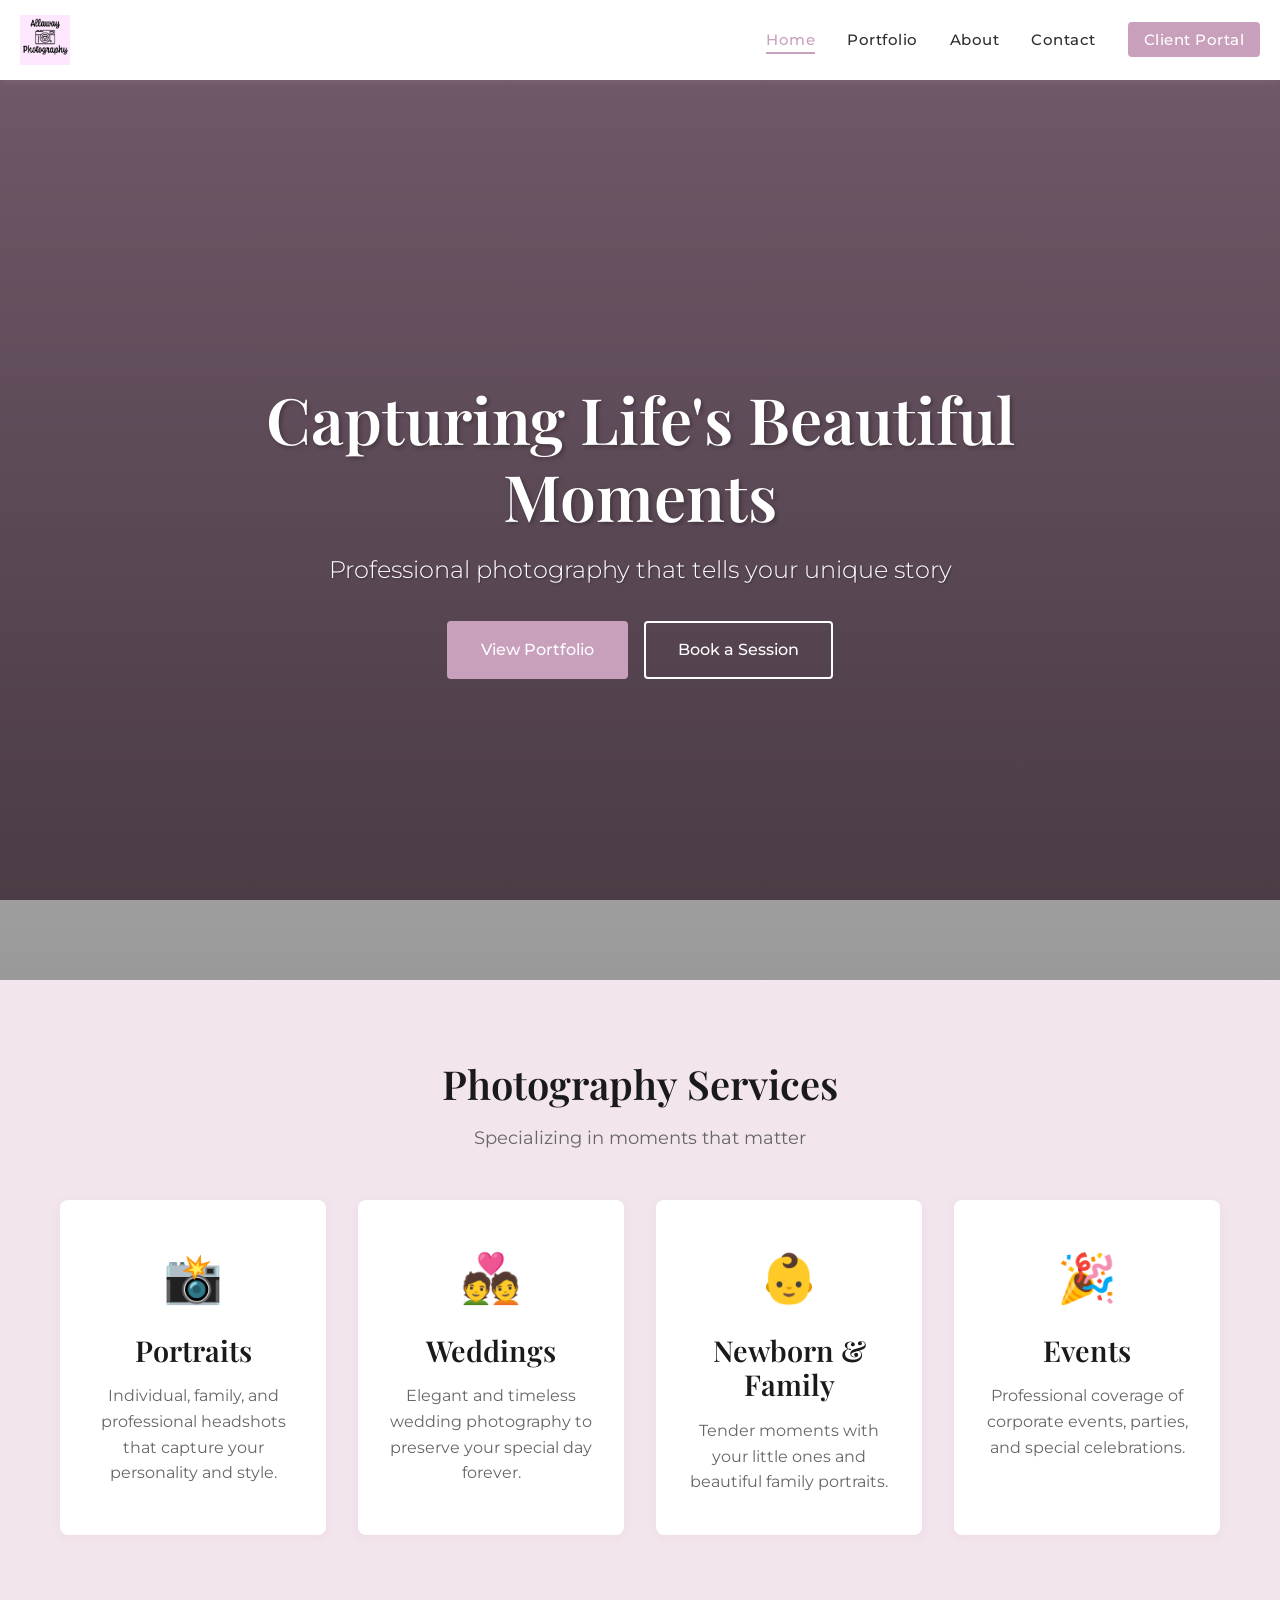
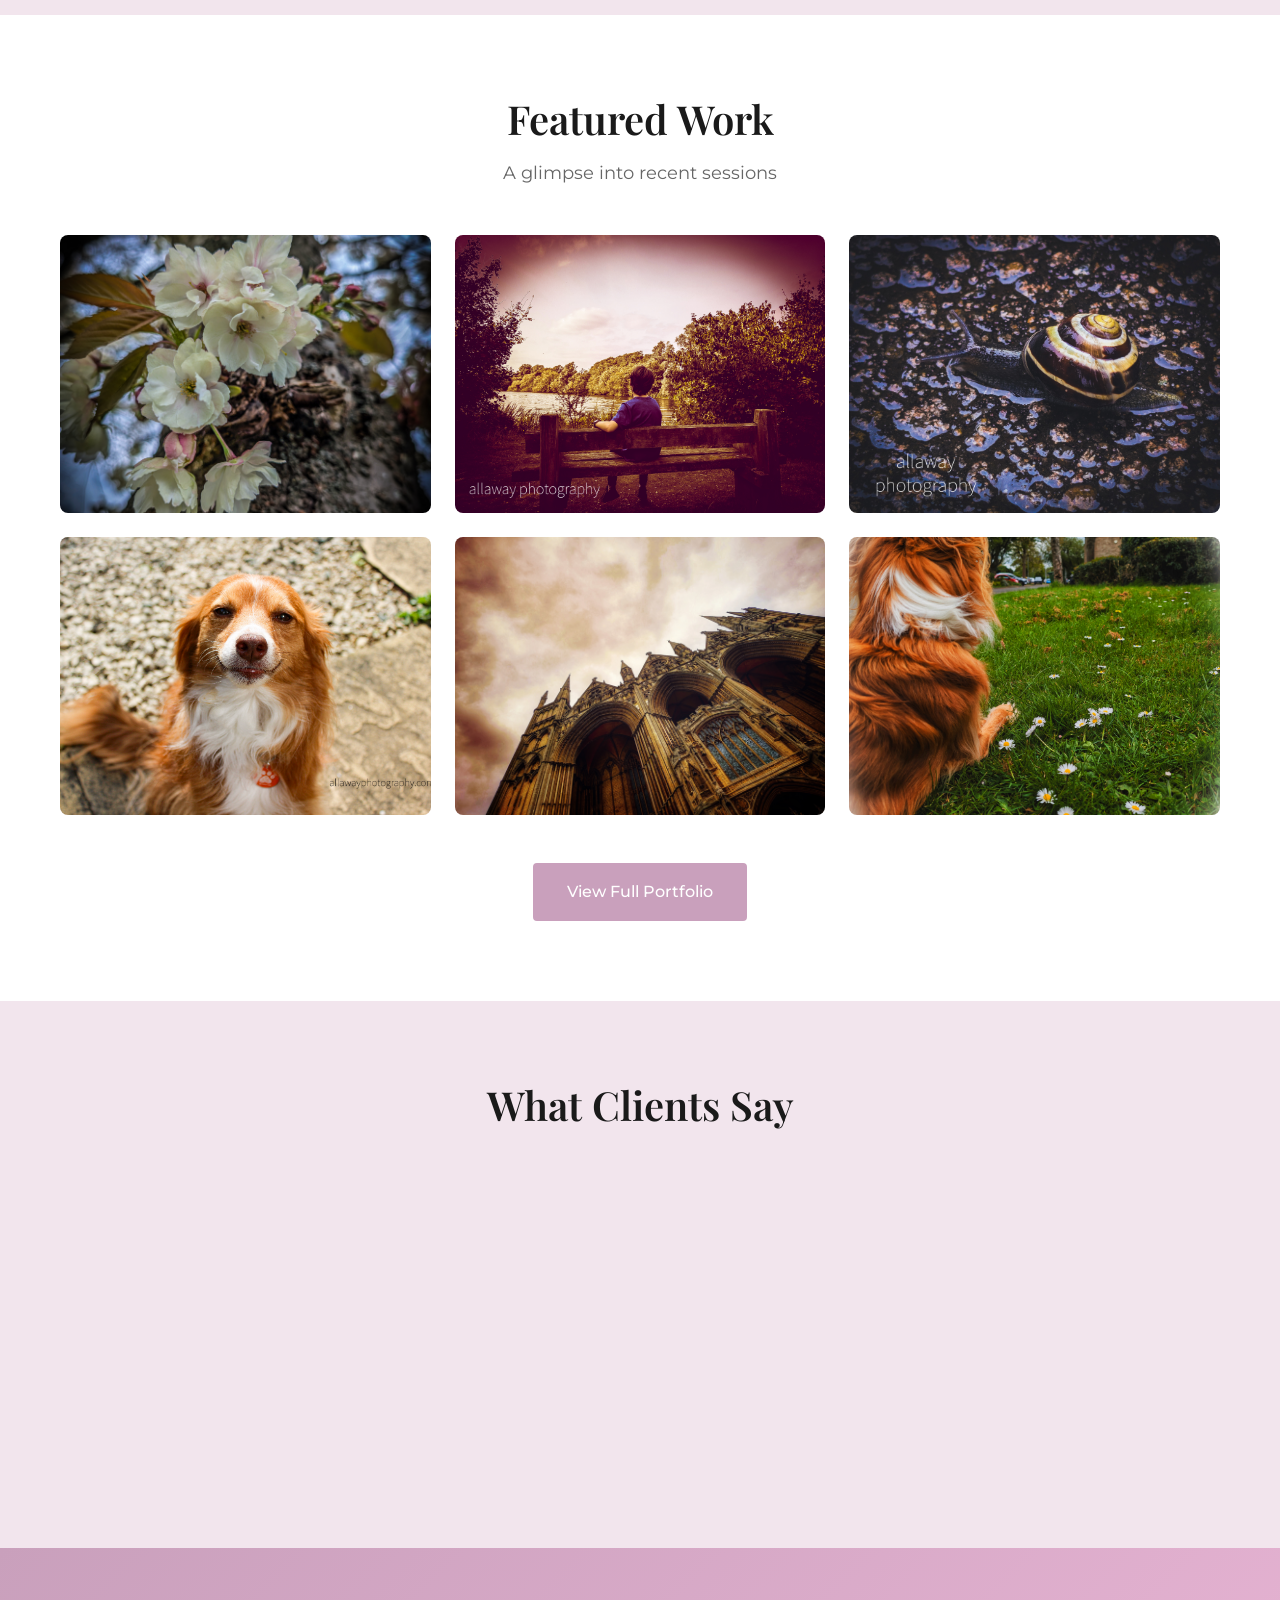
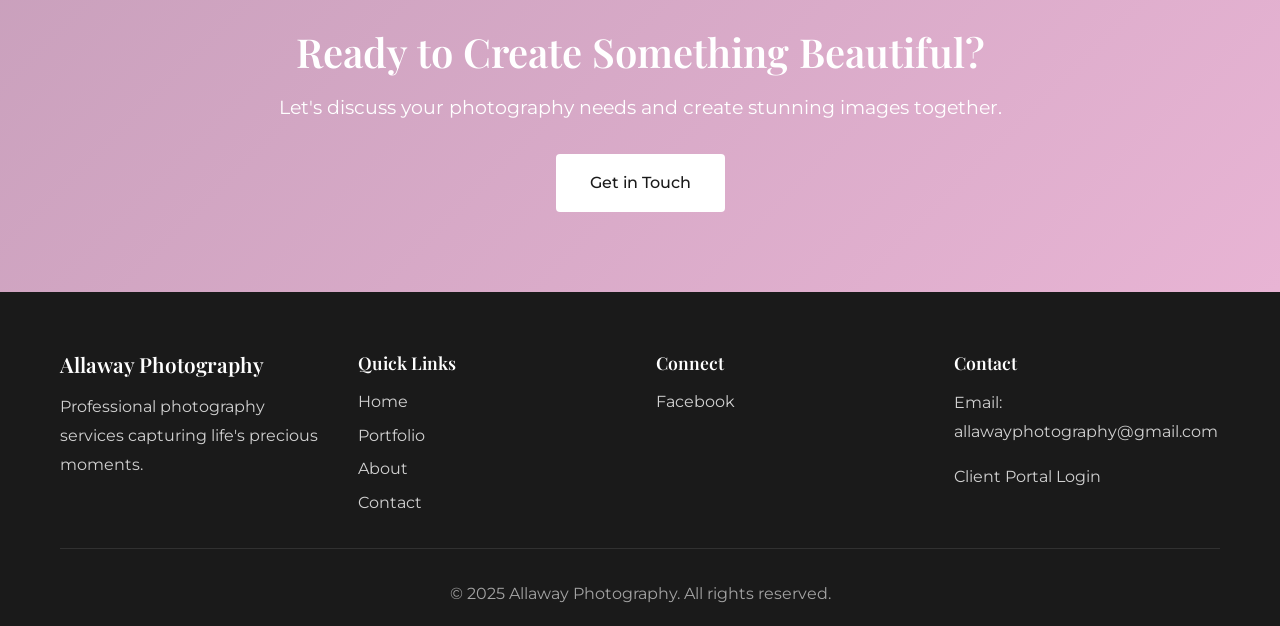
==== index.html @ 9384becd "Initial Allaway Photography website with branding" ====
<!DOCTYPE html>
<html lang="en">
<head>
    <meta charset="UTF-8">
    <meta name="viewport" content="width=device-width, initial-scale=1.0">
    <title>Allaway Photography | Professional Photography Services</title>
    <meta name="description" content="Allaway Photography - Capturing life's precious moments with artistry and passion. Professional photography services.">
    <link rel="icon" type="image/png" href="images/logo.png">
    <link rel="stylesheet" href="css/styles.css">
    <link rel="preconnect" href="https://fonts.googleapis.com">
    <link rel="preconnect" href="https://fonts.gstatic.com" crossorigin>
    <link href="https://fonts.googleapis.com/css2?family=Playfair+Display:wght@400;600;700&family=Montserrat:wght@300;400;500;600&display=swap" rel="stylesheet">
</head>
<body>
    <!-- Navigation -->
    <nav class="navbar" id="navbar">
        <div class="nav-container">
            <a href="index.html" class="logo">
                <img src="images/logo.png" alt="Allaway Photography">
            </a>
            <button class="nav-toggle" id="navToggle" aria-label="Toggle navigation">
                <span></span>
                <span></span>
                <span></span>
            </button>
            <ul class="nav-menu" id="navMenu">
                <li><a href="index.html" class="active">Home</a></li>
                <li><a href="portfolio.html">Portfolio</a></li>
                <li><a href="about.html">About</a></li>
                <li><a href="contact.html">Contact</a></li>
                <li><a href="client-portal.html" class="client-link">Client Portal</a></li>
            </ul>
        </div>
    </nav>

    <!-- Hero Section -->
    <section class="hero">
        <div class="hero-content">
            <h1 class="hero-title">Capturing Life's Beautiful Moments</h1>
            <p class="hero-subtitle">Professional photography that tells your unique story</p>
            <div class="hero-buttons">
                <a href="portfolio.html" class="btn btn-primary">View Portfolio</a>
                <a href="contact.html" class="btn btn-secondary">Book a Session</a>
            </div>
        </div>
        <div class="hero-overlay"></div>
    </section>

    <!-- Services Section -->
    <section class="services">
        <div class="container">
            <h2 class="section-title">Photography Services</h2>
            <p class="section-subtitle">Specializing in moments that matter</p>
            <div class="services-grid">
                <div class="service-card">
                    <div class="service-icon">📸</div>
                    <h3>Portraits</h3>
                    <p>Individual, family, and professional headshots that capture your personality and style.</p>
                </div>
                <div class="service-card">
                    <div class="service-icon">💑</div>
                    <h3>Weddings</h3>
                    <p>Elegant and timeless wedding photography to preserve your special day forever.</p>
                </div>
                <div class="service-card">
                    <div class="service-icon">👶</div>
                    <h3>Newborn & Family</h3>
                    <p>Tender moments with your little ones and beautiful family portraits.</p>
                </div>
                <div class="service-card">
                    <div class="service-icon">🎉</div>
                    <h3>Events</h3>
                    <p>Professional coverage of corporate events, parties, and special celebrations.</p>
                </div>
            </div>
        </div>
    </section>

    <!-- Featured Work Section -->
    <section class="featured-work">
        <div class="container">
            <h2 class="section-title">Featured Work</h2>
            <p class="section-subtitle">A glimpse into recent sessions</p>
            <div class="gallery-grid">
                <div class="gallery-item">
                    <img src="images/PSX_20250417_114033.JPEG" alt="Professional photography session" loading="lazy">
                    <div class="gallery-overlay">
                        <h3>Portrait Session</h3>
                        <p>Recent Work</p>
                    </div>
                </div>
                <div class="gallery-item">
                    <img src="images/PSX_20250417_120359.JPEG" alt="Photography session" loading="lazy">
                    <div class="gallery-overlay">
                        <h3>Creative Session</h3>
                        <p>Recent Work</p>
                    </div>
                </div>
                <div class="gallery-item">
                    <img src="images/PSX_20250417_120841.JPEG" alt="Professional photography" loading="lazy">
                    <div class="gallery-overlay">
                        <h3>Portrait Work</h3>
                        <p>Recent Work</p>
                    </div>
                </div>
                <div class="gallery-item">
                    <img src="images/PSX_20250422_152846.JPEG" alt="Photography session" loading="lazy">
                    <div class="gallery-overlay">
                        <h3>Creative Portrait</h3>
                        <p>Recent Work</p>
                    </div>
                </div>
                <div class="gallery-item">
                    <img src="images/PXL_20240601_113334440-EDIT.JPEG" alt="Professional photography work" loading="lazy">
                    <div class="gallery-overlay">
                        <h3>Portrait Session</h3>
                        <p>Recent Work</p>
                    </div>
                </div>
                <div class="gallery-item">
                    <img src="images/PXL_20250414_134754444.RAW-01.COVER.JPEG" alt="Photography work" loading="lazy">
                    <div class="gallery-overlay">
                        <h3>Recent Session</h3>
                        <p>Recent Work</p>
                    </div>
                </div>
            </div>
            <div class="cta-center">
                <a href="portfolio.html" class="btn btn-primary">View Full Portfolio</a>
            </div>
        </div>
    </section>

    <!-- Testimonials Section -->
    <section class="testimonials">
        <div class="container">
            <h2 class="section-title">What Clients Say</h2>
            <div class="testimonials-grid">
                <div class="testimonial-card">
                    <div class="testimonial-stars">★★★★★</div>
                    <p class="testimonial-text">"Absolutely stunning photos! Captured our wedding day perfectly. Professional, creative, and a joy to work with."</p>
                    <p class="testimonial-author">- Sarah M.</p>
                </div>
                <div class="testimonial-card">
                    <div class="testimonial-stars">★★★★★</div>
                    <p class="testimonial-text">"The family portraits are beautiful. Made everyone feel comfortable and the results exceeded our expectations."</p>
                    <p class="testimonial-author">- David & Lisa J.</p>
                </div>
                <div class="testimonial-card">
                    <div class="testimonial-stars">★★★★★</div>
                    <p class="testimonial-text">"Professional headshots that really stand out. Highly recommend for anyone needing quality photography!"</p>
                    <p class="testimonial-author">- Michael R.</p>
                </div>
            </div>
        </div>
    </section>

    <!-- CTA Section -->
    <section class="cta-section">
        <div class="container">
            <h2>Ready to Create Something Beautiful?</h2>
            <p>Let's discuss your photography needs and create stunning images together.</p>
            <a href="contact.html" class="btn btn-light">Get in Touch</a>
        </div>
    </section>

    <!-- Footer -->
    <footer class="footer">
        <div class="container">
            <div class="footer-content">
                <div class="footer-section">
                    <h3>Allaway Photography</h3>
                    <p>Professional photography services capturing life's precious moments.</p>
                </div>
                <div class="footer-section">
                    <h4>Quick Links</h4>
                    <ul>
                        <li><a href="index.html">Home</a></li>
                        <li><a href="portfolio.html">Portfolio</a></li>
                        <li><a href="about.html">About</a></li>
                        <li><a href="contact.html">Contact</a></li>
                    </ul>
                </div>
                <div class="footer-section">
                    <h4>Connect</h4>
                    <div class="social-links">
                        <a href="https://www.facebook.com/profile.php?id=61576560236932" target="_blank" aria-label="Facebook">Facebook</a>
                    </div>
                </div>
                <div class="footer-section">
                    <h4>Contact</h4>
                    <p>Email: <a href="mailto:allawayphotography@gmail.com">allawayphotography@gmail.com</a></p>
                    <p><a href="client-portal.html">Client Portal Login</a></p>
                </div>
            </div>
            <div class="footer-bottom">
                <p>&copy; 2025 Allaway Photography. All rights reserved.</p>
            </div>
        </div>
    </footer>

    <script src="js/main.js"></script>
</body>
</html>
---- css/styles.css ----
/* ===================================
   Allaway Photography - Main Styles
   =================================== */

/* === CSS Variables === */
:root {
    --primary-color: #1a1a1a;
    --secondary-color: #c9a0bc;
    --accent-color: #e8b4d4;
    --text-dark: #2d2d2d;
    --text-light: #666666;
    --text-white: #ffffff;
    --bg-light: #fdf8fc;
    --bg-white: #ffffff;
    --bg-pink: #f2e5ed;
    --border-color: #e8d5e5;
    --overlay-dark: rgba(0, 0, 0, 0.6);

    --font-heading: 'Playfair Display', serif;
    --font-body: 'Montserrat', sans-serif;

    --transition: all 0.3s ease;
    --shadow-sm: 0 2px 8px rgba(201, 160, 188, 0.15);
    --shadow-md: 0 4px 16px rgba(201, 160, 188, 0.25);
    --shadow-lg: 0 8px 32px rgba(201, 160, 188, 0.35);
}

/* === Reset & Base Styles === */
* {
    margin: 0;
    padding: 0;
    box-sizing: border-box;
}

html {
    scroll-behavior: smooth;
}

body {
    font-family: var(--font-body);
    color: var(--text-dark);
    line-height: 1.6;
    font-size: 16px;
    background-color: var(--bg-white);
}

img {
    max-width: 100%;
    height: auto;
    display: block;
}

a {
    text-decoration: none;
    color: inherit;
    transition: var(--transition);
}

ul {
    list-style: none;
}

/* === Container === */
.container {
    max-width: 1200px;
    margin: 0 auto;
    padding: 0 20px;
}

/* === Typography === */
h1, h2, h3, h4, h5, h6 {
    font-family: var(--font-heading);
    line-height: 1.2;
    margin-bottom: 1rem;
    font-weight: 600;
}

h1 {
    font-size: 3rem;
}

h2 {
    font-size: 2.5rem;
}

h3 {
    font-size: 1.8rem;
}

h4 {
    font-size: 1.4rem;
}

p {
    margin-bottom: 1rem;
}

.lead {
    font-size: 1.2rem;
    font-weight: 500;
    color: var(--text-light);
}

/* === Buttons === */
.btn {
    display: inline-block;
    padding: 14px 32px;
    border-radius: 4px;
    font-weight: 500;
    text-align: center;
    cursor: pointer;
    transition: var(--transition);
    border: 2px solid transparent;
    font-size: 1rem;
}

.btn-primary {
    background-color: var(--secondary-color);
    color: var(--text-white);
    border-color: var(--secondary-color);
}

.btn-primary:hover {
    background-color: var(--accent-color);
    border-color: var(--accent-color);
    transform: translateY(-2px);
    box-shadow: var(--shadow-md);
}

.btn-secondary {
    background-color: transparent;
    color: var(--text-white);
    border-color: var(--text-white);
}

.btn-secondary:hover {
    background-color: var(--text-white);
    color: var(--primary-color);
}

.btn-light {
    background-color: var(--text-white);
    color: var(--primary-color);
}

.btn-light:hover {
    background-color: var(--bg-light);
    transform: translateY(-2px);
    box-shadow: var(--shadow-md);
}

.btn-block {
    display: block;
    width: 100%;
}

/* === Navigation === */
.navbar {
    position: fixed;
    top: 0;
    left: 0;
    right: 0;
    background-color: rgba(255, 255, 255, 0.98);
    box-shadow: var(--shadow-sm);
    z-index: 1000;
    transition: var(--transition);
}

.navbar.scrolled {
    box-shadow: var(--shadow-md);
}

.nav-container {
    max-width: 1400px;
    margin: 0 auto;
    padding: 0 20px;
    display: flex;
    justify-content: space-between;
    align-items: center;
    height: 80px;
}

.logo {
    display: flex;
    align-items: center;
    font-family: var(--font-heading);
    font-size: 1.5rem;
    font-weight: 700;
    color: var(--primary-color);
}

.logo img {
    height: 50px;
    width: auto;
    display: block;
}

.nav-menu {
    display: flex;
    gap: 2rem;
    align-items: center;
}

.nav-menu a {
    color: var(--text-dark);
    font-weight: 500;
    font-size: 0.95rem;
    letter-spacing: 0.5px;
    transition: var(--transition);
    position: relative;
}

.nav-menu a::after {
    content: '';
    position: absolute;
    bottom: -5px;
    left: 0;
    width: 0;
    height: 2px;
    background-color: var(--secondary-color);
    transition: var(--transition);
}

.nav-menu a:hover::after,
.nav-menu a.active::after {
    width: 100%;
}

.nav-menu a:hover,
.nav-menu a.active {
    color: var(--secondary-color);
}

.client-link {
    background-color: var(--secondary-color);
    color: var(--text-white) !important;
    padding: 8px 16px;
    border-radius: 4px;
}

.client-link::after {
    display: none;
}

.client-link:hover {
    background-color: var(--accent-color);
    transform: translateY(-2px);
}

/* Mobile Menu Toggle */
.nav-toggle {
    display: none;
    flex-direction: column;
    background: none;
    border: none;
    cursor: pointer;
    padding: 0;
}

.nav-toggle span {
    width: 25px;
    height: 3px;
    background-color: var(--primary-color);
    margin: 3px 0;
    transition: var(--transition);
}

/* === Hero Section === */
.hero {
    position: relative;
    height: 100vh;
    display: flex;
    align-items: center;
    justify-content: center;
    text-align: center;
    background-image: linear-gradient(rgba(0, 0, 0, 0.3), rgba(0, 0, 0, 0.4)),
                      url('data:image/svg+xml,<svg xmlns="http://www.w3.org/2000/svg" viewBox="0 0 1200 800"><rect fill="%23c9a0bc" width="1200" height="800"/></svg>');
    background-size: cover;
    background-position: center;
    background-attachment: fixed;
    margin-top: 80px;
}

.hero-overlay {
    position: absolute;
    top: 0;
    left: 0;
    right: 0;
    bottom: 0;
    background: linear-gradient(to bottom, rgba(0, 0, 0, 0.2), rgba(0, 0, 0, 0.4));
}

.hero-content {
    position: relative;
    z-index: 1;
    color: var(--text-white);
    max-width: 800px;
    padding: 0 20px;
}

.hero-title {
    font-size: 4rem;
    margin-bottom: 1rem;
    text-shadow: 2px 2px 4px rgba(0, 0, 0, 0.3);
    animation: fadeInUp 1s ease;
}

.hero-subtitle {
    font-size: 1.5rem;
    margin-bottom: 2rem;
    font-weight: 300;
    text-shadow: 1px 1px 2px rgba(0, 0, 0, 0.3);
    animation: fadeInUp 1s ease 0.2s both;
}

.hero-buttons {
    display: flex;
    gap: 1rem;
    justify-content: center;
    flex-wrap: wrap;
    animation: fadeInUp 1s ease 0.4s both;
}

@keyframes fadeInUp {
    from {
        opacity: 0;
        transform: translateY(30px);
    }
    to {
        opacity: 1;
        transform: translateY(0);
    }
}

/* === Page Header === */
.page-header {
    padding: 150px 0 80px;
    text-align: center;
    background: linear-gradient(135deg, #fdf8fc 0%, #f2e5ed 100%);
    border-bottom: 1px solid var(--border-color);
}

.page-header h1 {
    font-size: 3rem;
    color: var(--primary-color);
    margin-bottom: 0.5rem;
}

.page-header p {
    font-size: 1.2rem;
    color: var(--text-light);
}

/* === Section Styles === */
section {
    padding: 80px 0;
}

.section-title {
    text-align: center;
    font-size: 2.5rem;
    margin-bottom: 1rem;
    color: var(--primary-color);
}

.section-subtitle {
    text-align: center;
    font-size: 1.1rem;
    color: var(--text-light);
    margin-bottom: 3rem;
}

/* === Services Section === */
.services {
    background-color: var(--bg-pink);
}

.services-grid {
    display: grid;
    grid-template-columns: repeat(auto-fit, minmax(250px, 1fr));
    gap: 2rem;
    margin-top: 3rem;
}

.service-card {
    background-color: var(--bg-white);
    padding: 2.5rem 2rem;
    text-align: center;
    border-radius: 8px;
    box-shadow: var(--shadow-sm);
    transition: var(--transition);
}

.service-card:hover {
    transform: translateY(-10px);
    box-shadow: var(--shadow-md);
}

.service-icon {
    font-size: 3rem;
    margin-bottom: 1rem;
}

.service-card h3 {
    color: var(--primary-color);
    margin-bottom: 1rem;
}

.service-card p {
    color: var(--text-light);
    margin-bottom: 0;
}

/* === Gallery Grid === */
.gallery-grid {
    display: grid;
    grid-template-columns: repeat(auto-fill, minmax(350px, 1fr));
    gap: 1.5rem;
    margin-top: 3rem;
}

.gallery-item {
    position: relative;
    overflow: hidden;
    border-radius: 8px;
    cursor: pointer;
    aspect-ratio: 4/3;
}

.gallery-item img {
    width: 100%;
    height: 100%;
    object-fit: cover;
    transition: transform 0.5s ease;
}

.gallery-item:hover img {
    transform: scale(1.1);
}

.gallery-overlay {
    position: absolute;
    bottom: 0;
    left: 0;
    right: 0;
    background: linear-gradient(to top, rgba(0, 0, 0, 0.8), transparent);
    color: var(--text-white);
    padding: 2rem 1.5rem;
    transform: translateY(100%);
    transition: var(--transition);
}

.gallery-item:hover .gallery-overlay {
    transform: translateY(0);
}

.gallery-overlay h3 {
    font-size: 1.3rem;
    margin-bottom: 0.3rem;
}

.gallery-overlay p {
    font-size: 0.9rem;
    margin-bottom: 0;
}

.cta-center {
    text-align: center;
    margin-top: 3rem;
}

/* === Featured Work === */
.featured-work {
    background-color: var(--bg-white);
}

/* === Portfolio Section === */
.portfolio-section {
    background-color: var(--bg-white);
    min-height: 60vh;
}

.portfolio-filters {
    display: flex;
    justify-content: center;
    flex-wrap: wrap;
    gap: 1rem;
    margin-bottom: 3rem;
}

.filter-btn {
    padding: 10px 24px;
    border: 2px solid var(--border-color);
    background-color: var(--bg-white);
    color: var(--text-dark);
    border-radius: 4px;
    cursor: pointer;
    font-weight: 500;
    transition: var(--transition);
}

.filter-btn:hover,
.filter-btn.active {
    background-color: var(--secondary-color);
    color: var(--text-white);
    border-color: var(--secondary-color);
}

.portfolio-grid {
    display: grid;
    grid-template-columns: repeat(auto-fill, minmax(350px, 1fr));
    gap: 1.5rem;
}

.portfolio-item {
    position: relative;
    overflow: hidden;
    border-radius: 8px;
    cursor: pointer;
    aspect-ratio: 1/1;
    transition: var(--transition);
}

.portfolio-item.hidden {
    display: none;
}

.portfolio-item img {
    width: 100%;
    height: 100%;
    object-fit: cover;
    transition: transform 0.5s ease;
}

.portfolio-item:hover img {
    transform: scale(1.1);
}

.portfolio-overlay {
    position: absolute;
    inset: 0;
    background: linear-gradient(to top, rgba(0, 0, 0, 0.85), rgba(0, 0, 0, 0.3));
    color: var(--text-white);
    display: flex;
    flex-direction: column;
    justify-content: flex-end;
    padding: 1.5rem;
    opacity: 0;
    transition: var(--transition);
}

.portfolio-item:hover .portfolio-overlay {
    opacity: 1;
}

.portfolio-overlay h3 {
    font-size: 1.3rem;
    margin-bottom: 0.3rem;
}

.portfolio-overlay p {
    font-size: 0.9rem;
    margin-bottom: 0;
}

/* === Lightbox === */
.lightbox {
    display: none;
    position: fixed;
    z-index: 2000;
    inset: 0;
    background-color: rgba(0, 0, 0, 0.95);
    align-items: center;
    justify-content: center;
}

.lightbox.active {
    display: flex;
}

.lightbox-content {
    max-width: 90%;
    max-height: 85vh;
    object-fit: contain;
    animation: zoomIn 0.3s ease;
}

@keyframes zoomIn {
    from {
        transform: scale(0.8);
        opacity: 0;
    }
    to {
        transform: scale(1);
        opacity: 1;
    }
}

.lightbox-close {
    position: absolute;
    top: 20px;
    right: 40px;
    font-size: 3rem;
    color: var(--text-white);
    cursor: pointer;
    transition: var(--transition);
}

.lightbox-close:hover {
    color: var(--accent-color);
}

#lightboxCaption {
    position: absolute;
    bottom: 30px;
    left: 50%;
    transform: translateX(-50%);
    color: var(--text-white);
    text-align: center;
    font-size: 1.1rem;
    background-color: rgba(0, 0, 0, 0.6);
    padding: 10px 20px;
    border-radius: 4px;
}

.lightbox-prev,
.lightbox-next {
    position: absolute;
    top: 50%;
    transform: translateY(-50%);
    background-color: rgba(0, 0, 0, 0.5);
    color: var(--text-white);
    border: none;
    font-size: 2rem;
    padding: 20px;
    cursor: pointer;
    transition: var(--transition);
}

.lightbox-prev {
    left: 20px;
}

.lightbox-next {
    right: 20px;
}

.lightbox-prev:hover,
.lightbox-next:hover {
    background-color: rgba(0, 0, 0, 0.8);
}

/* === Testimonials === */
.testimonials {
    background-color: var(--bg-pink);
}

.testimonials-grid {
    display: grid;
    grid-template-columns: repeat(auto-fit, minmax(300px, 1fr));
    gap: 2rem;
    margin-top: 3rem;
}

.testimonial-card {
    background-color: var(--bg-white);
    padding: 2.5rem;
    border-radius: 8px;
    box-shadow: var(--shadow-sm);
    text-align: center;
    transition: var(--transition);
}

.testimonial-card:hover {
    box-shadow: var(--shadow-md);
    transform: translateY(-5px);
}

.testimonial-stars {
    color: var(--accent-color);
    font-size: 1.5rem;
    margin-bottom: 1rem;
}

.testimonial-text {
    font-style: italic;
    color: var(--text-light);
    margin-bottom: 1rem;
    line-height: 1.8;
}

.testimonial-author {
    font-weight: 600;
    color: var(--primary-color);
    margin-bottom: 0;
}

/* === About Section === */
.about-content {
    background-color: var(--bg-white);
}

.about-grid {
    display: grid;
    grid-template-columns: 1fr 1fr;
    gap: 4rem;
    align-items: center;
}

.about-image {
    border-radius: 8px;
    overflow: hidden;
    box-shadow: var(--shadow-md);
}

.about-image img {
    width: 100%;
    height: auto;
}

.about-text h2 {
    color: var(--primary-color);
    margin-bottom: 1.5rem;
}

.about-text p {
    color: var(--text-light);
    margin-bottom: 1.5rem;
}

/* === Values Section === */
.values-section {
    background-color: var(--bg-pink);
}

.values-grid {
    display: grid;
    grid-template-columns: repeat(auto-fit, minmax(250px, 1fr));
    gap: 2rem;
    margin-top: 3rem;
}

.value-card {
    background-color: var(--bg-white);
    padding: 2rem;
    text-align: center;
    border-radius: 8px;
    box-shadow: var(--shadow-sm);
}

.value-icon {
    font-size: 3rem;
    margin-bottom: 1rem;
}

.value-card h3 {
    color: var(--primary-color);
    margin-bottom: 1rem;
}

.value-card p {
    color: var(--text-light);
    margin-bottom: 0;
}

/* === Process Section === */
.process-section {
    background-color: var(--bg-white);
}

.process-timeline {
    display: grid;
    grid-template-columns: repeat(auto-fit, minmax(250px, 1fr));
    gap: 2rem;
    margin-top: 3rem;
}

.timeline-item {
    text-align: center;
    padding: 2rem;
}

.timeline-number {
    width: 60px;
    height: 60px;
    border-radius: 50%;
    background-color: var(--secondary-color);
    color: var(--text-white);
    display: flex;
    align-items: center;
    justify-content: center;
    font-size: 1.5rem;
    font-weight: 700;
    margin: 0 auto 1.5rem;
}

.timeline-item h3 {
    color: var(--primary-color);
    margin-bottom: 1rem;
}

.timeline-item p {
    color: var(--text-light);
    margin-bottom: 0;
}

/* === Recognition Section === */
.recognition-section {
    background-color: var(--bg-pink);
    text-align: center;
}

.recognition-content {
    max-width: 800px;
    margin: 0 auto;
}

.recognition-content p {
    color: var(--text-light);
    font-size: 1.1rem;
    margin-bottom: 2rem;
}

.recognition-badges {
    display: flex;
    justify-content: center;
    flex-wrap: wrap;
    gap: 1rem;
}

.badge {
    background-color: var(--secondary-color);
    color: var(--text-white);
    padding: 10px 24px;
    border-radius: 25px;
    font-weight: 500;
}

/* === Contact Section === */
.contact-section {
    background-color: var(--bg-white);
}

.contact-grid {
    display: grid;
    grid-template-columns: 2fr 1fr;
    gap: 4rem;
}

.contact-form-wrapper h2 {
    color: var(--primary-color);
    margin-bottom: 1rem;
}

.contact-form-wrapper > p {
    color: var(--text-light);
    margin-bottom: 2rem;
}

/* === Forms === */
.contact-form,
.portal-form {
    display: flex;
    flex-direction: column;
    gap: 1.5rem;
}

.form-group {
    display: flex;
    flex-direction: column;
}

.form-group label {
    font-weight: 500;
    margin-bottom: 0.5rem;
    color: var(--text-dark);
}

.form-group input,
.form-group select,
.form-group textarea {
    padding: 12px;
    border: 2px solid var(--border-color);
    border-radius: 4px;
    font-family: var(--font-body);
    font-size: 1rem;
    transition: var(--transition);
}

.form-group input:focus,
.form-group select:focus,
.form-group textarea:focus {
    outline: none;
    border-color: var(--secondary-color);
}

.form-group small {
    font-size: 0.85rem;
    color: var(--text-light);
    margin-top: 0.3rem;
}

.form-note {
    font-size: 0.85rem;
    color: var(--text-light);
    text-align: center;
    margin-top: 0.5rem;
}

.form-message {
    padding: 12px;
    border-radius: 4px;
    text-align: center;
    display: none;
}

.form-message.success {
    background-color: #d4edda;
    color: #155724;
    border: 1px solid #c3e6cb;
    display: block;
}

.form-message.error {
    background-color: #f8d7da;
    color: #721c24;
    border: 1px solid #f5c6cb;
    display: block;
}

/* === Contact Info === */
.contact-info {
    background-color: var(--bg-pink);
    padding: 2.5rem;
    border-radius: 8px;
    height: fit-content;
}

.contact-info h3 {
    color: var(--primary-color);
    margin-bottom: 2rem;
}

.info-item {
    margin-bottom: 2rem;
}

.info-item h4 {
    color: var(--primary-color);
    font-size: 1.1rem;
    margin-bottom: 0.5rem;
}

.info-item p {
    color: var(--text-light);
    margin-bottom: 0;
}

.info-item a {
    color: var(--secondary-color);
}

.info-item a:hover {
    text-decoration: underline;
}

.social-links-vertical {
    display: flex;
    flex-direction: column;
    gap: 0.5rem;
}

.social-links-vertical a {
    color: var(--text-light);
    transition: var(--transition);
}

.social-links-vertical a:hover {
    color: var(--secondary-color);
}

.info-box {
    background-color: var(--bg-white);
    padding: 1.5rem;
    border-radius: 8px;
    margin-top: 2rem;
}

.info-box h4 {
    color: var(--primary-color);
    margin-bottom: 1rem;
}

.info-box ul {
    list-style: none;
}

.info-box li {
    color: var(--text-light);
    margin-bottom: 0.5rem;
}

/* === FAQ Section === */
.faq-section {
    background-color: var(--bg-pink);
}

.faq-grid {
    display: grid;
    grid-template-columns: repeat(auto-fit, minmax(350px, 1fr));
    gap: 2rem;
    margin-top: 3rem;
}

.faq-item {
    background-color: var(--bg-white);
    padding: 2rem;
    border-radius: 8px;
    box-shadow: var(--shadow-sm);
}

.faq-item h3 {
    color: var(--primary-color);
    font-size: 1.2rem;
    margin-bottom: 1rem;
}

.faq-item p {
    color: var(--text-light);
    margin-bottom: 0;
}

/* === Client Portal === */
.portal-section {
    background-color: var(--bg-white);
    min-height: 60vh;
}

.portal-login-wrapper {
    display: grid;
    grid-template-columns: 1fr 1fr;
    gap: 4rem;
    max-width: 1000px;
    margin: 0 auto;
}

.portal-login-box {
    background-color: var(--bg-pink);
    padding: 3rem;
    border-radius: 8px;
    box-shadow: var(--shadow-md);
}

.portal-login-box h2 {
    color: var(--primary-color);
    margin-bottom: 0.5rem;
}

.portal-login-box > p {
    color: var(--text-light);
    margin-bottom: 2rem;
}

.portal-help {
    margin-top: 2rem;
    padding-top: 2rem;
    border-top: 1px solid var(--border-color);
    text-align: center;
}

.portal-help p {
    color: var(--text-light);
    margin-bottom: 0.5rem;
}

.portal-info h3 {
    color: var(--primary-color);
    margin-bottom: 2rem;
}

.portal-features {
    display: flex;
    flex-direction: column;
    gap: 1.5rem;
    margin-bottom: 2rem;
}

.portal-feature {
    display: flex;
    gap: 1rem;
    align-items: flex-start;
}

.feature-icon {
    font-size: 2rem;
    flex-shrink: 0;
}

.portal-feature h4 {
    color: var(--primary-color);
    margin-bottom: 0.3rem;
    font-size: 1.1rem;
}

.portal-feature p {
    color: var(--text-light);
    margin-bottom: 0;
}

.portal-tips {
    background-color: var(--bg-pink);
    padding: 1.5rem;
    border-radius: 8px;
    margin-top: 2rem;
}

.portal-tips h4 {
    color: var(--primary-color);
    margin-bottom: 1rem;
}

.portal-tips ul {
    list-style: none;
}

.portal-tips li {
    color: var(--text-light);
    margin-bottom: 0.5rem;
    padding-left: 1.5rem;
    position: relative;
}

.portal-tips li::before {
    content: '•';
    position: absolute;
    left: 0;
    color: var(--secondary-color);
    font-weight: bold;
}

/* === Galleries List === */
.galleries-list {
    margin-top: 4rem;
}

.galleries-container {
    display: grid;
    grid-template-columns: repeat(auto-fill, minmax(300px, 1fr));
    gap: 2rem;
    margin-top: 2rem;
}

.gallery-card {
    background-color: var(--bg-pink);
    border-radius: 8px;
    overflow: hidden;
    box-shadow: var(--shadow-sm);
    transition: var(--transition);
}

.gallery-card:hover {
    box-shadow: var(--shadow-md);
    transform: translateY(-5px);
}

.gallery-card-image {
    width: 100%;
    height: 200px;
    object-fit: cover;
}

.gallery-card-content {
    padding: 1.5rem;
}

.gallery-card-content h3 {
    color: var(--primary-color);
    margin-bottom: 0.5rem;
}

.gallery-card-content p {
    color: var(--text-light);
    margin-bottom: 1rem;
}

/* === CTA Section === */
.cta-section {
    background: linear-gradient(135deg, #c9a0bc, #e8b4d4);
    color: var(--text-white);
    text-align: center;
}

.cta-section h2 {
    color: var(--text-white);
    margin-bottom: 1rem;
}

.cta-section p {
    font-size: 1.2rem;
    margin-bottom: 2rem;
}

/* === Footer === */
.footer {
    background-color: var(--primary-color);
    color: var(--text-white);
    padding: 60px 0 20px;
}

.footer-content {
    display: grid;
    grid-template-columns: repeat(auto-fit, minmax(250px, 1fr));
    gap: 2rem;
    margin-bottom: 2rem;
}

.footer-section h3 {
    color: var(--text-white);
    margin-bottom: 1rem;
    font-size: 1.3rem;
}

.footer-section h4 {
    color: var(--text-white);
    margin-bottom: 1rem;
    font-size: 1.1rem;
}

.footer-section p {
    color: rgba(255, 255, 255, 0.8);
    line-height: 1.8;
}

.footer-section ul {
    display: flex;
    flex-direction: column;
    gap: 0.5rem;
}

.footer-section a {
    color: rgba(255, 255, 255, 0.8);
    transition: var(--transition);
}

.footer-section a:hover {
    color: var(--accent-color);
}

.social-links {
    display: flex;
    gap: 1rem;
    flex-wrap: wrap;
}

.footer-bottom {
    text-align: center;
    padding-top: 2rem;
    border-top: 1px solid rgba(255, 255, 255, 0.1);
}

.footer-bottom p {
    color: rgba(255, 255, 255, 0.6);
    margin-bottom: 0;
}

/* === Responsive Design === */
@media (max-width: 968px) {
    .nav-toggle {
        display: flex;
    }

    .nav-menu {
        position: fixed;
        top: 80px;
        left: -100%;
        flex-direction: column;
        background-color: var(--bg-white);
        width: 100%;
        padding: 2rem;
        box-shadow: var(--shadow-md);
        transition: var(--transition);
        gap: 1rem;
    }

    .nav-menu.active {
        left: 0;
    }

    .hero-title {
        font-size: 2.5rem;
    }

    .hero-subtitle {
        font-size: 1.2rem;
    }

    .about-grid,
    .contact-grid,
    .portal-login-wrapper {
        grid-template-columns: 1fr;
        gap: 2rem;
    }

    .gallery-grid,
    .portfolio-grid {
        grid-template-columns: repeat(auto-fill, minmax(280px, 1fr));
    }

    h1 {
        font-size: 2.5rem;
    }

    h2 {
        font-size: 2rem;
    }

    .section-title {
        font-size: 2rem;
    }
}

@media (max-width: 640px) {
    .hero {
        height: 80vh;
    }

    .hero-title {
        font-size: 2rem;
    }

    .hero-subtitle {
        font-size: 1rem;
    }

    .hero-buttons {
        flex-direction: column;
    }

    .hero-buttons .btn {
        width: 100%;
    }

    .gallery-grid,
    .portfolio-grid {
        grid-template-columns: 1fr;
    }

    .services-grid,
    .values-grid,
    .process-timeline,
    .faq-grid {
        grid-template-columns: 1fr;
    }

    .lightbox-content {
        max-width: 95%;
    }

    .lightbox-close {
        right: 20px;
        font-size: 2rem;
    }

    .lightbox-prev,
    .lightbox-next {
        padding: 15px;
        font-size: 1.5rem;
    }
}

/* === Utility Classes === */
.text-center {
    text-align: center;
}

.mt-1 { margin-top: 1rem; }
.mt-2 { margin-top: 2rem; }
.mt-3 { margin-top: 3rem; }
.mb-1 { margin-bottom: 1rem; }
.mb-2 { margin-bottom: 2rem; }
.mb-3 { margin-bottom: 3rem; }
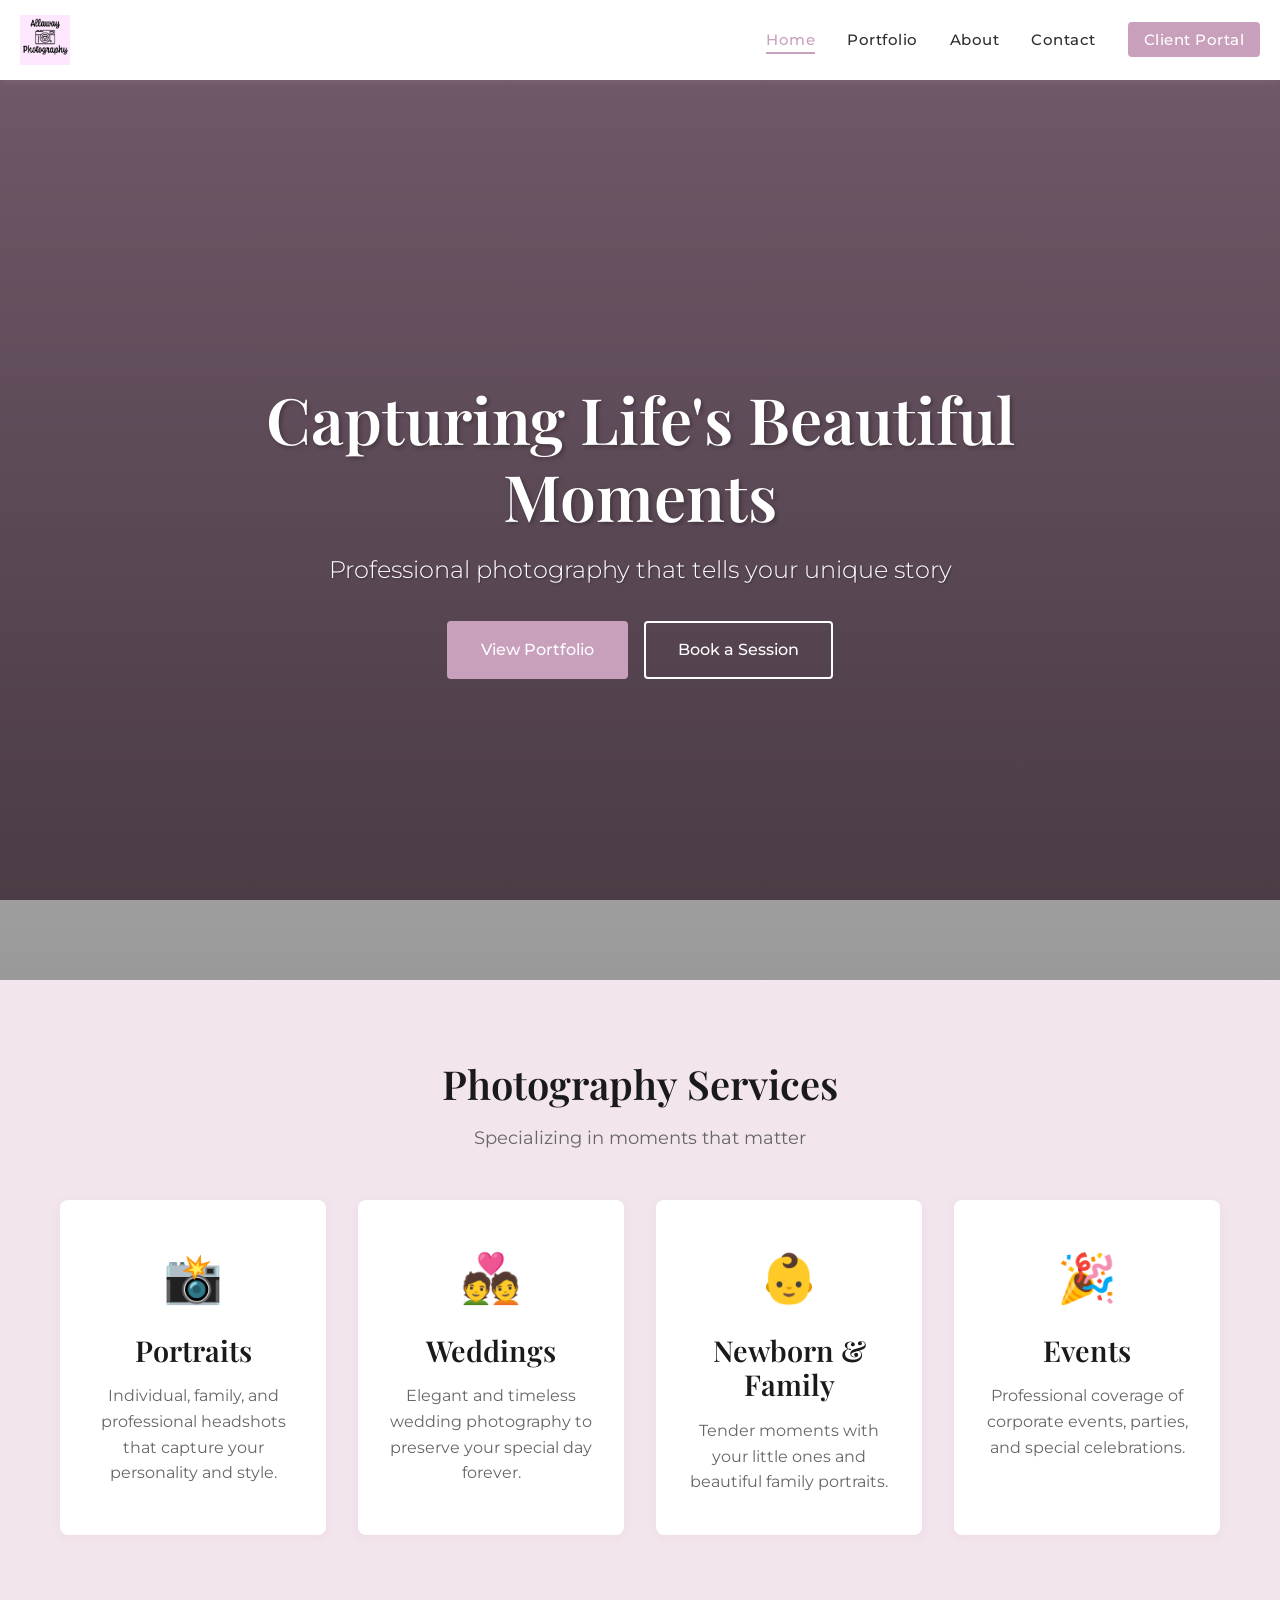
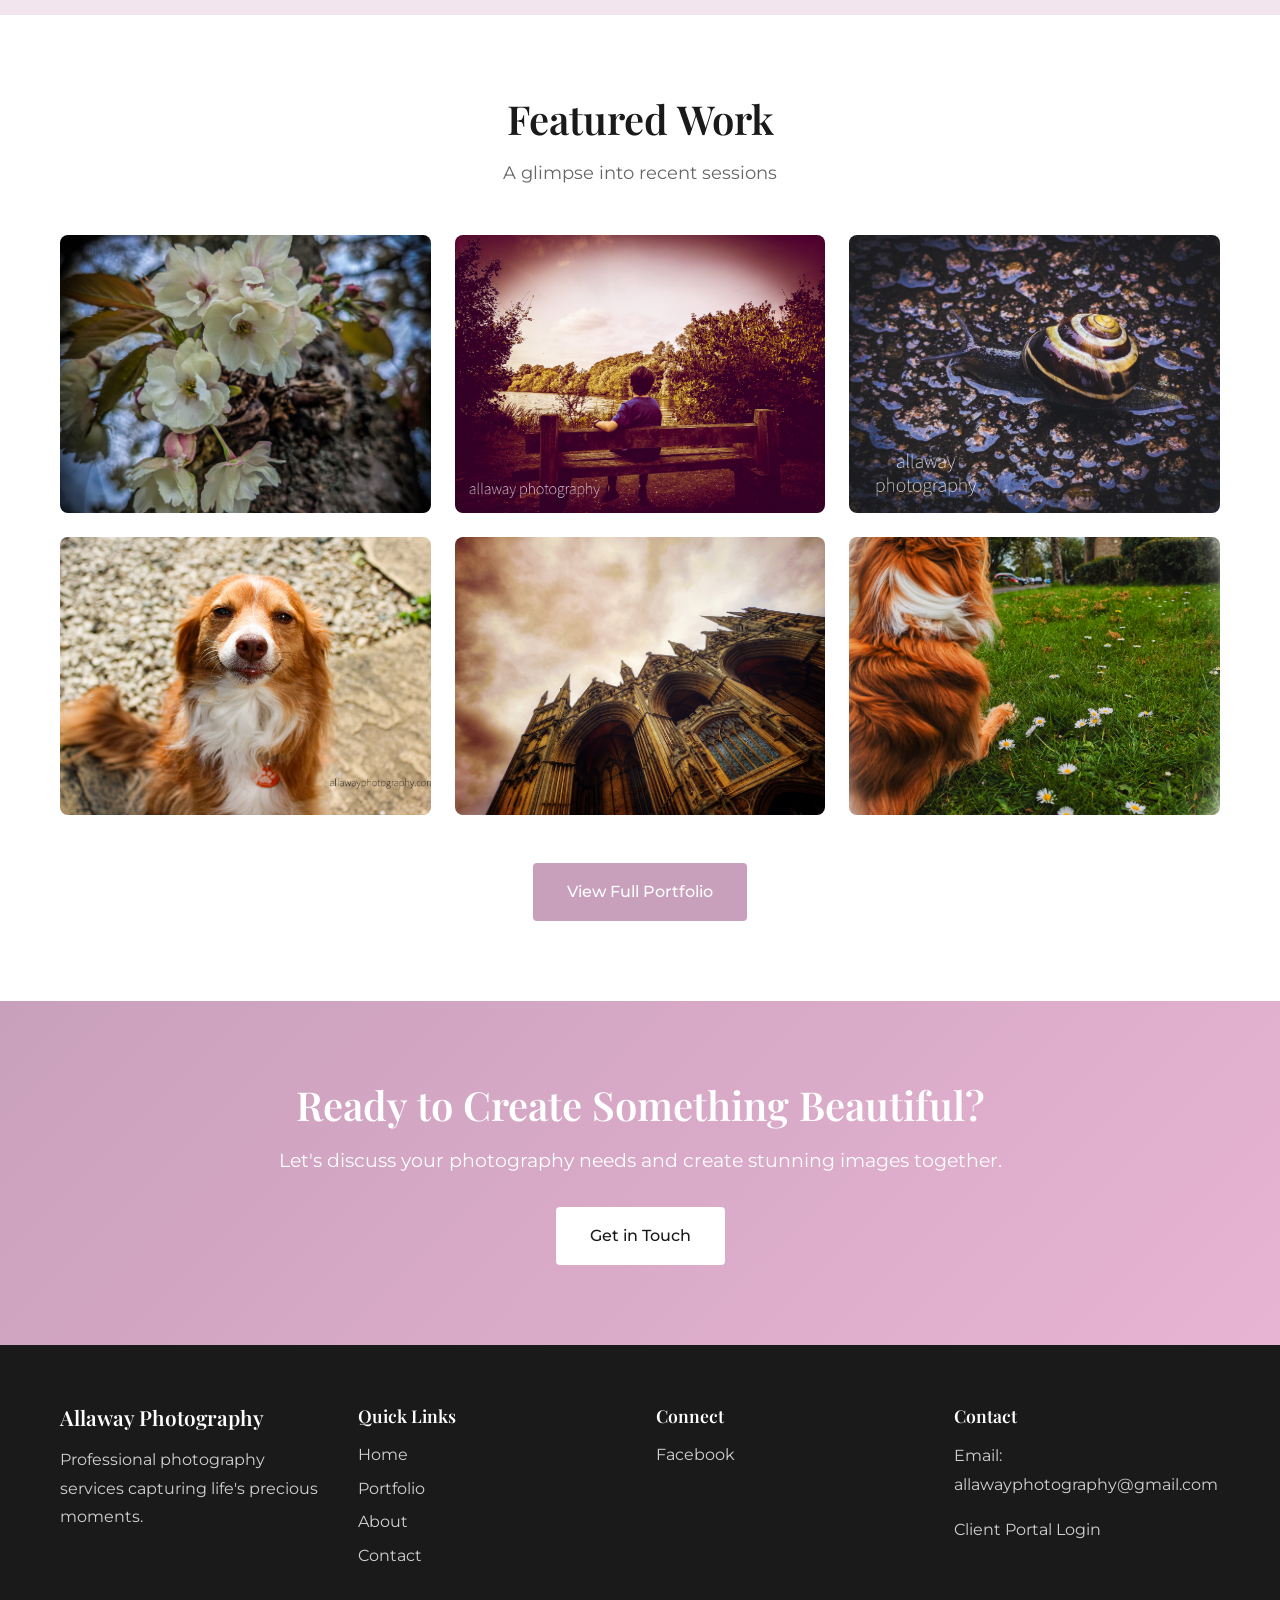
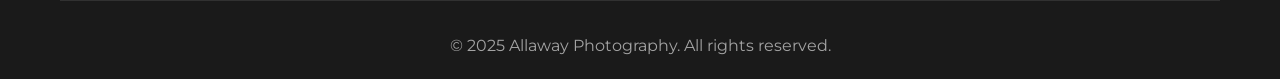
==== commit 871c0af8: "Remove testimonials section" ====
--- a/index.html
+++ b/index.html
@@ -131,30 +131,6 @@
         </div>
     </section>
 
-    <!-- Testimonials Section -->
-    <section class="testimonials">
-        <div class="container">
-            <h2 class="section-title">What Clients Say</h2>
-            <div class="testimonials-grid">
-                <div class="testimonial-card">
-                    <div class="testimonial-stars">★★★★★</div>
-                    <p class="testimonial-text">"Absolutely stunning photos! Captured our wedding day perfectly. Professional, creative, and a joy to work with."</p>
-                    <p class="testimonial-author">- Sarah M.</p>
-                </div>
-                <div class="testimonial-card">
-                    <div class="testimonial-stars">★★★★★</div>
-                    <p class="testimonial-text">"The family portraits are beautiful. Made everyone feel comfortable and the results exceeded our expectations."</p>
-                    <p class="testimonial-author">- David & Lisa J.</p>
-                </div>
-                <div class="testimonial-card">
-                    <div class="testimonial-stars">★★★★★</div>
-                    <p class="testimonial-text">"Professional headshots that really stand out. Highly recommend for anyone needing quality photography!"</p>
-                    <p class="testimonial-author">- Michael R.</p>
-                </div>
-            </div>
-        </div>
-    </section>
-
     <!-- CTA Section -->
     <section class="cta-section">
         <div class="container">
